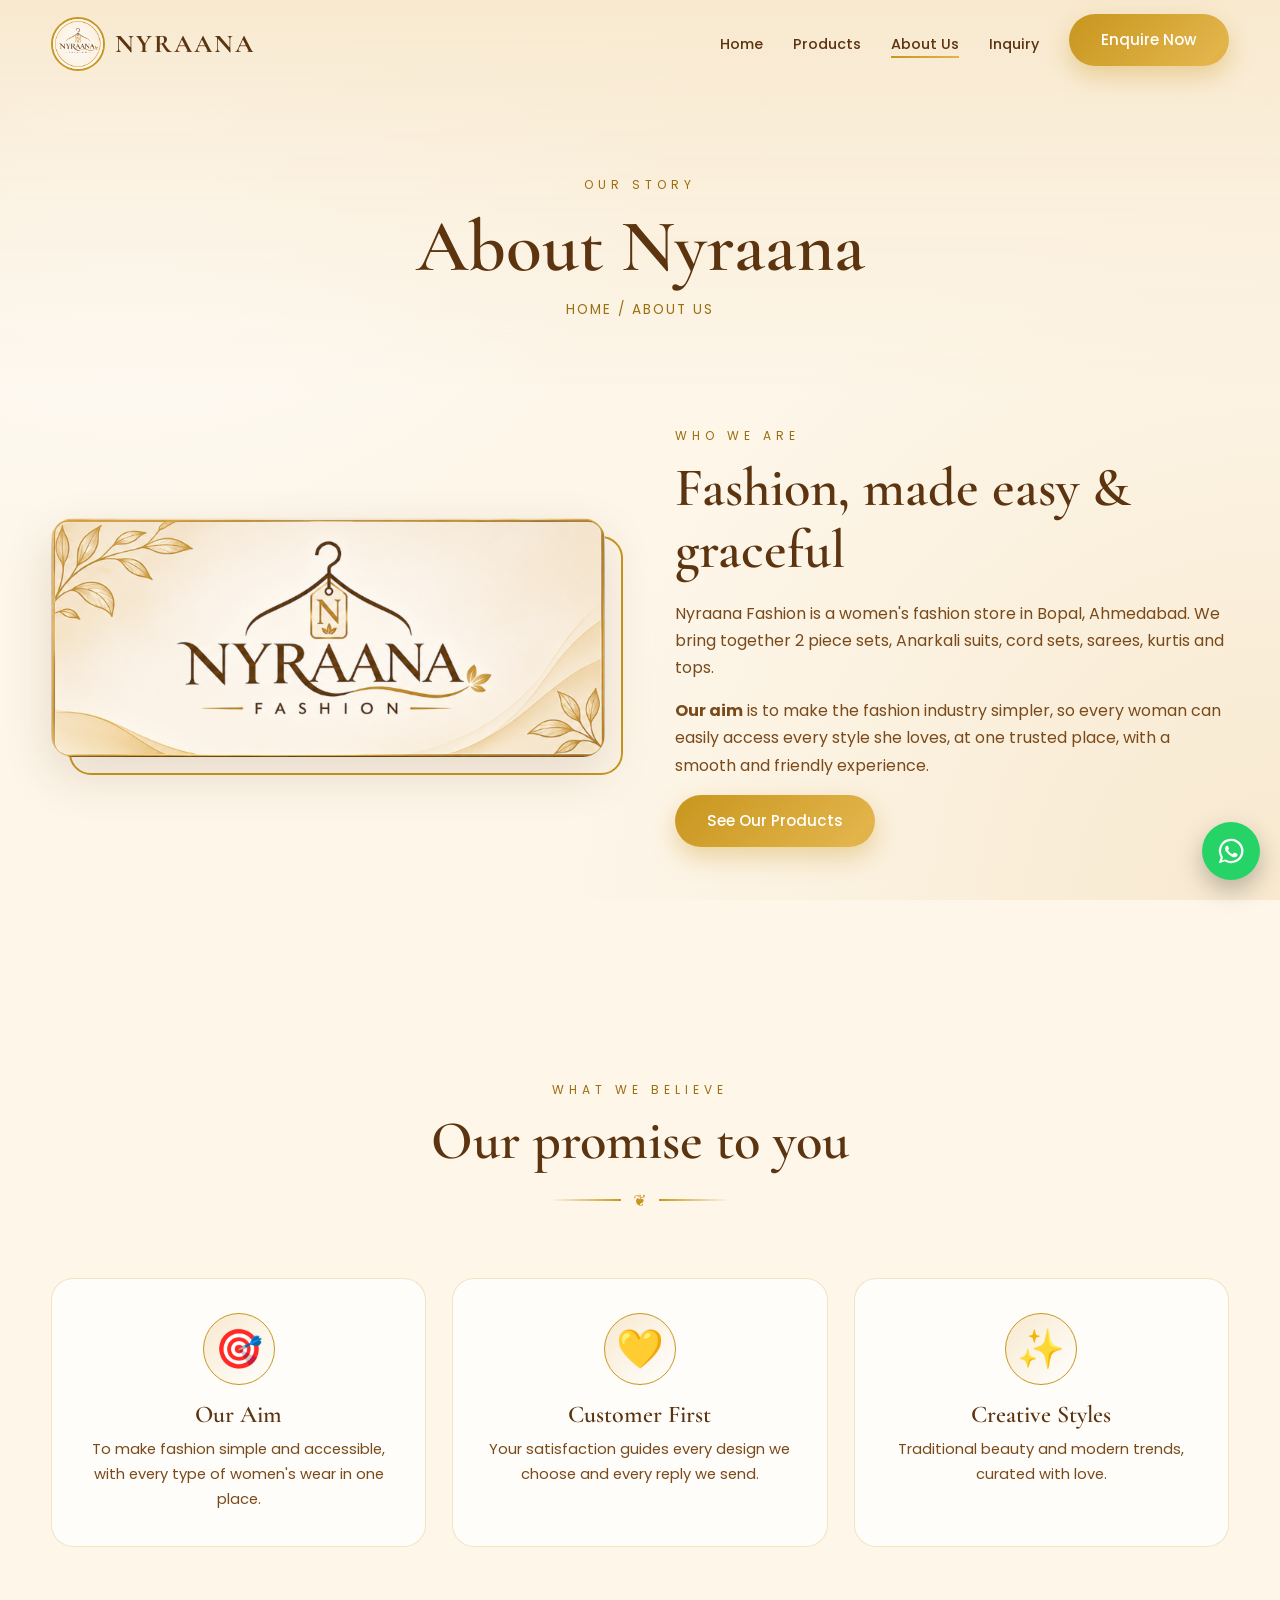
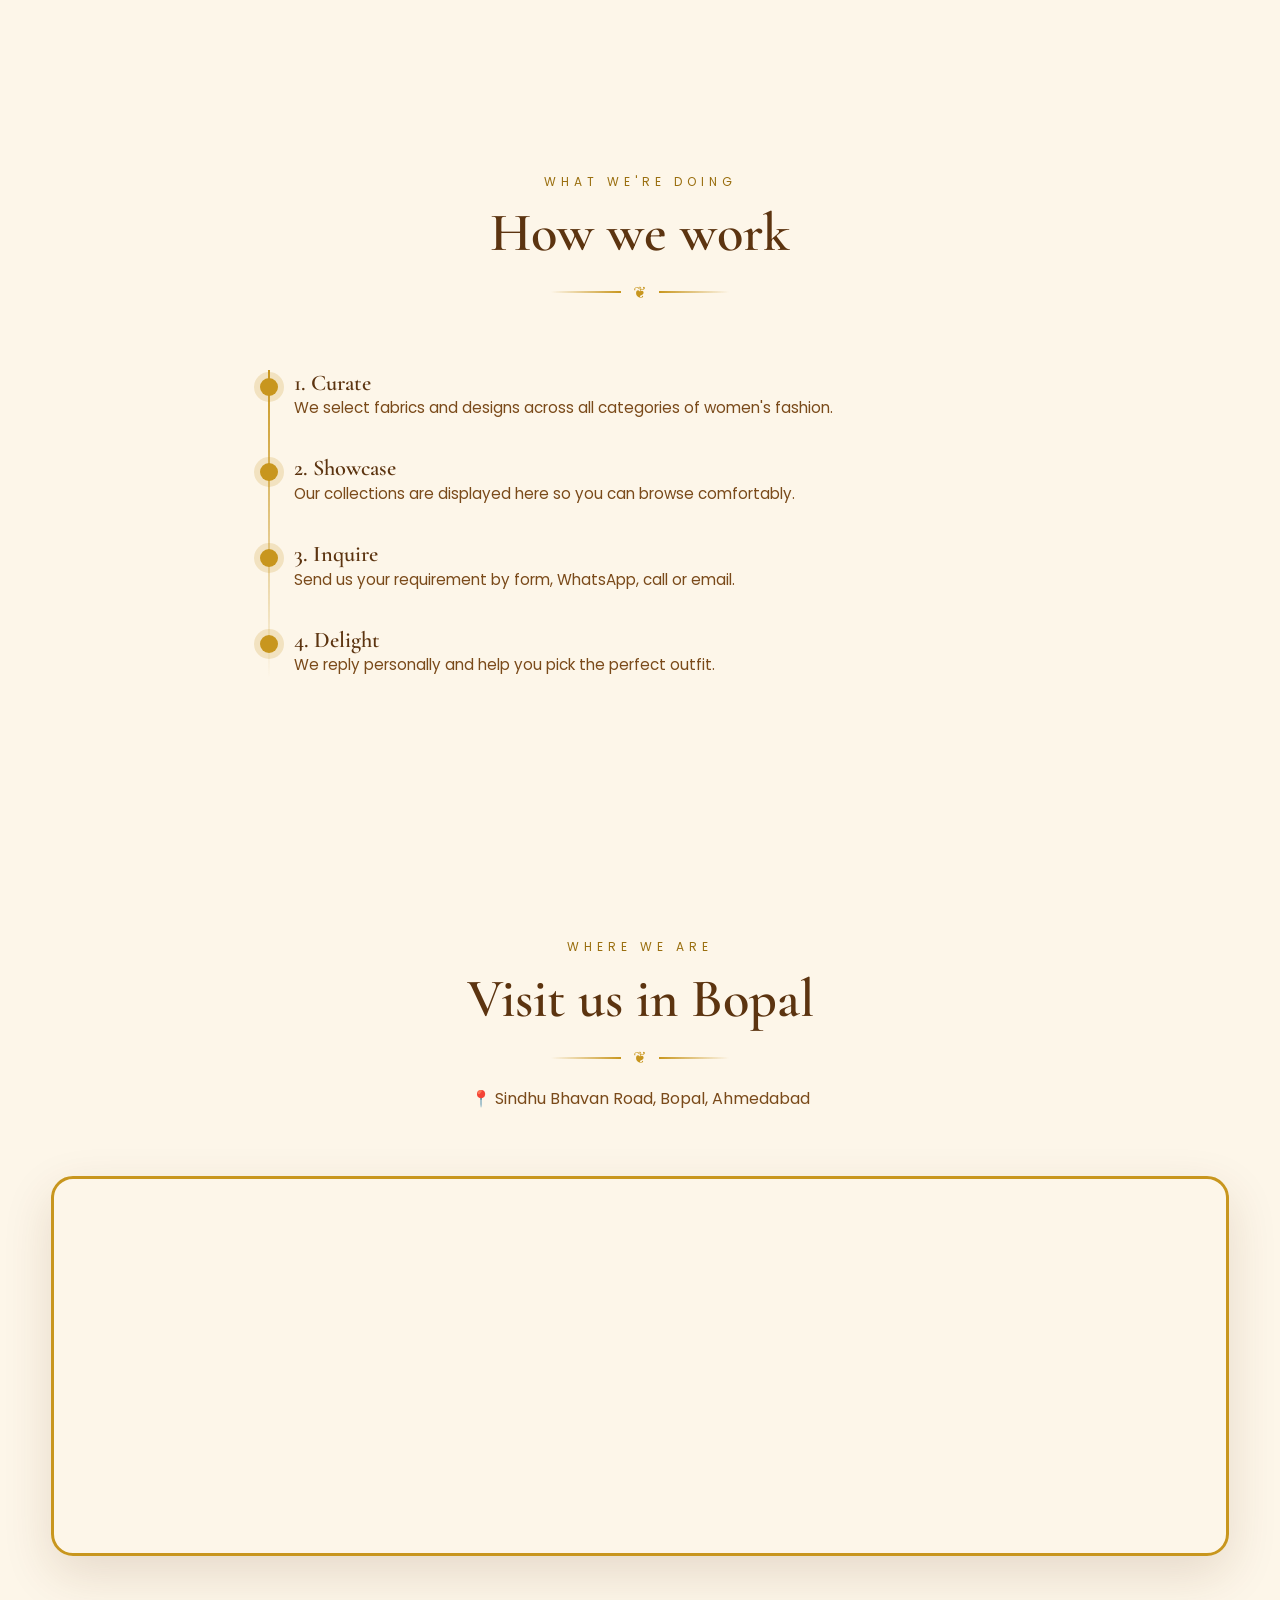
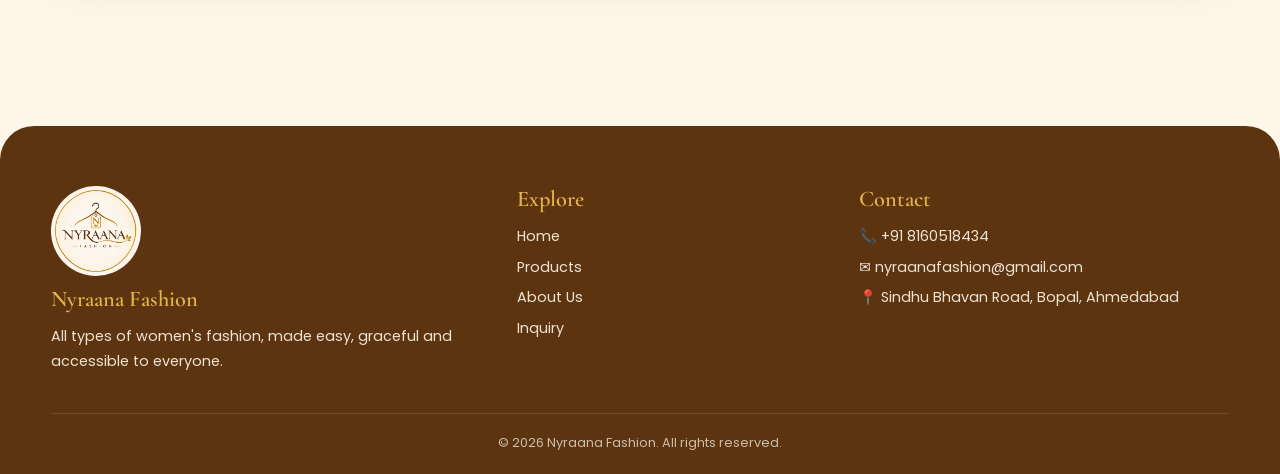
==== about.html @ a91694ed "Add Nyraana Fashion site" ====
<!DOCTYPE html>
<html lang="en">
<head>
<meta charset="UTF-8">
<meta name="viewport" content="width=device-width,initial-scale=1">
<title>About Us | Nyraana Fashion</title>
<link rel="icon" href="images/logo-circle.png">
<link href="https://fonts.googleapis.com/css2?family=Cormorant+Garamond:ital,wght@0,500;0,600;0,700;1,500&family=Poppins:wght@300;400;500;600&display=swap" rel="stylesheet">
<link rel="stylesheet" href="style.css">
</head>
<body data-page="about">
<main>
<div class="page-hero">
  <div class="container">
    <span class="eyebrow rv">Our Story</span>
    <h1 class="rv d1">About Nyraana</h1>
    <div class="crumbs rv d2">HOME / ABOUT US</div>
  </div>
</div>

<section style="padding-top:30px">
  <div class="container split">
    <div class="frame rv l"><img src="images/banner.png" alt="Nyraana Fashion"></div>
    <div class="rv r">
      <span class="eyebrow">Who We Are</span>
      <h2 class="title" style="margin-bottom:18px">Fashion, made easy &amp; graceful</h2>
      <p>Nyraana Fashion is a women's fashion store in Bopal, Ahmedabad. We bring together 2 piece sets, Anarkali suits, cord sets, sarees, kurtis and tops.</p>
      <p><b>Our aim</b> is to make the fashion industry simpler, so every woman can easily access every style she loves, at one trusted place, with a smooth and friendly experience.</p>
      <a href="products.html" class="btn">See Our Products</a>
    </div>
  </div>
</section>

<section>
  <div class="container">
    <div class="title-wrap rv"><span class="eyebrow">What We Believe</span><h2 class="title">Our promise to you</h2><div class="divider">❦</div></div>
    <div class="grid g3">
      <div class="card rv d1"><div class="ico">🎯</div><h3>Our Aim</h3><p>To make fashion simple and accessible, with every type of women's wear in one place.</p></div>
      <div class="card rv d2"><div class="ico">💛</div><h3>Customer First</h3><p>Your satisfaction guides every design we choose and every reply we send.</p></div>
      <div class="card rv d3"><div class="ico">✨</div><h3>Creative Styles</h3><p>Traditional beauty and modern trends, curated with love.</p></div>
    </div>
  </div>
</section>

<section>
  <div class="container">
    <div class="title-wrap rv"><span class="eyebrow">What We're Doing</span><h2 class="title">How we work</h2><div class="divider">❦</div></div>
    <div class="timeline">
      <div class="tl rv"><h4>1. Curate</h4><p>We select fabrics and designs across all categories of women's fashion.</p></div>
      <div class="tl rv"><h4>2. Showcase</h4><p>Our collections are displayed here so you can browse comfortably.</p></div>
      <div class="tl rv"><h4>3. Inquire</h4><p>Send us your requirement by form, WhatsApp, call or email.</p></div>
      <div class="tl rv"><h4>4. Delight</h4><p>We reply personally and help you pick the perfect outfit.</p></div>
    </div>
  </div>
</section>

<section>
  <div class="container">
    <div class="title-wrap rv"><span class="eyebrow">Where We Are</span><h2 class="title">Visit us in Bopal</h2><div class="divider">❦</div>
      <p class="sub">📍 Sindhu Bhavan Road, Bopal, Ahmedabad</p></div>
    <div class="map rv">
      <iframe loading="lazy" title="Nyraana Fashion location" src="https://www.google.com/maps?q=Sindhu+Bhavan+Road+Bopal+Ahmedabad&output=embed"></iframe>
    </div>
  </div>
</section>
</main>
<script src="script.js"></script>
</body>
</html>
---- style.css ----
:root{
  --cream:#fdf6e9; --cream-2:#f8e9cf; --sand:#f1dcb6;
  --gold:#c8961e; --gold-2:#e2b44a; --gold-dark:#9a6f10;
  --brown:#5c3410; --brown-2:#7a4a1a; --ink:#3b2208;
  --radius:22px; --shadow:0 18px 50px rgba(92,52,16,.14);
  --serif:'Cormorant Garamond',Georgia,serif; --sans:'Poppins',system-ui,sans-serif;
}
*{box-sizing:border-box;margin:0;padding:0}
html{scroll-behavior:smooth}
body{font-family:var(--sans);color:var(--ink);background:var(--cream);line-height:1.7;overflow-x:hidden;
  background-image:radial-gradient(circle at 10% 0%,#fff 0,transparent 40%),radial-gradient(circle at 100% 100%,var(--cream-2) 0,transparent 45%);background-attachment:fixed}
img{max-width:100%;display:block}
a{color:inherit;text-decoration:none}
h1,h2,h3,h4{font-family:var(--serif);color:var(--brown);line-height:1.15;font-weight:600}
.container{width:min(1180px,92%);margin:auto}
section{padding:clamp(60px,9vw,110px) 0;position:relative}

/* preloader */
#loader{position:fixed;inset:0;z-index:999;background:var(--cream);display:grid;place-items:center;transition:opacity .7s,visibility .7s}
#loader.done{opacity:0;visibility:hidden}
#loader img{width:150px;animation:pulse 1.4s ease-in-out infinite}
@keyframes pulse{50%{transform:scale(1.08);filter:drop-shadow(0 0 18px var(--gold-2))}}

/* nav */
header{position:fixed;top:0;left:0;right:0;z-index:100;transition:.4s;padding:14px 0}
header.scrolled{background:rgba(253,246,233,.9);backdrop-filter:blur(14px);box-shadow:0 4px 30px rgba(92,52,16,.1);padding:6px 0}
.nav{display:flex;align-items:center;justify-content:space-between}
.brand{display:flex;align-items:center;gap:10px}
.brand img{width:54px;height:54px;border-radius:50%;object-fit:cover;border:2px solid var(--gold)}
.brand span{font-family:var(--serif);font-size:1.6rem;font-weight:700;color:var(--brown);letter-spacing:2px}
nav ul{display:flex;gap:30px;list-style:none;align-items:center}
nav a{font-size:.9rem;font-weight:500;position:relative;padding:4px 0;color:var(--brown)}
nav a:not(.btn)::after{content:"";position:absolute;left:0;bottom:0;height:2px;width:0;background:linear-gradient(90deg,var(--gold),var(--gold-2));transition:.35s}
nav a:hover::after,nav a.active::after{width:100%}
.burger{display:none;background:none;border:0;cursor:pointer;width:34px;height:26px;position:relative;z-index:120}
.burger i{position:absolute;left:0;width:100%;height:3px;background:var(--brown);border-radius:3px;transition:.35s}
.burger i:nth-child(1){top:0}.burger i:nth-child(2){top:11px}.burger i:nth-child(3){top:22px}
.burger.open i:nth-child(1){top:11px;transform:rotate(45deg)}
.burger.open i:nth-child(2){opacity:0}
.burger.open i:nth-child(3){top:11px;transform:rotate(-45deg)}

/* buttons */
.btn{display:inline-block;padding:13px 32px;border-radius:50px;font-weight:500;font-size:.95rem;border:0;cursor:pointer;font-family:var(--sans);
  background:linear-gradient(135deg,var(--gold),var(--gold-2),var(--gold));background-size:200% auto;color:#fff;
  box-shadow:0 10px 25px rgba(200,150,30,.35);transition:.4s;position:relative;overflow:hidden}
.btn:hover{background-position:right center;transform:translateY(-3px);box-shadow:0 16px 32px rgba(200,150,30,.45)}
.btn.ghost{background:transparent;color:var(--brown);border:2px solid var(--gold);box-shadow:none}
.btn.ghost:hover{background:var(--gold);color:#fff}
.btn::before{content:"";position:absolute;top:0;left:-80%;width:50%;height:100%;background:linear-gradient(120deg,transparent,rgba(255,255,255,.55),transparent);transform:skewX(-20deg)}
.btn:hover::before{animation:shine .8s}
@keyframes shine{to{left:130%}}

/* section titles */
.eyebrow{display:inline-block;letter-spacing:5px;text-transform:uppercase;font-size:.75rem;color:var(--gold-dark);margin-bottom:10px}
.title{font-size:clamp(2rem,5vw,3.4rem)}
.title-wrap{text-align:center;margin-bottom:clamp(36px,6vw,64px)}
.divider{display:flex;align-items:center;justify-content:center;gap:12px;margin-top:14px;color:var(--gold)}
.divider::before,.divider::after{content:"";height:2px;width:70px;background:linear-gradient(90deg,transparent,var(--gold))}
.divider::after{transform:scaleX(-1)}
.sub{max-width:620px;margin:14px auto 0;color:var(--brown-2)}

/* hero */
.hero{min-height:100vh;display:flex;align-items:center;padding-top:110px;overflow:hidden}
.hero-grid{display:grid;grid-template-columns:1.1fr .9fr;gap:40px;align-items:center}
.hero h1{font-size:clamp(2.6rem,7vw,5.4rem);margin:10px 0 18px}
.hero h1 em{font-style:italic;background:linear-gradient(90deg,var(--gold-dark),var(--gold-2),var(--gold-dark));background-size:200%;-webkit-background-clip:text;background-clip:text;color:transparent;animation:gradmove 5s linear infinite}
@keyframes gradmove{to{background-position:200%}}
.hero p{max-width:520px;color:var(--brown-2);margin-bottom:30px}
.hero-btns{display:flex;gap:16px;flex-wrap:wrap}
.hero-art{position:relative;display:grid;place-items:center;min-height:420px}
.ring{position:absolute;border-radius:50%;border:1.5px dashed var(--gold)}
.ring.r1{width:min(430px,80vw);height:min(430px,80vw);animation:spin 40s linear infinite}
.ring.r2{width:min(330px,62vw);height:min(330px,62vw);animation:spin 28s linear infinite reverse;border-style:solid;opacity:.5}
@keyframes spin{to{transform:rotate(360deg)}}
.hero-logo{width:min(340px,66vw);border-radius:50%;box-shadow:var(--shadow);animation:float 6s ease-in-out infinite;position:relative;z-index:2}
@keyframes float{50%{transform:translateY(-18px)}}
.badge{position:absolute;z-index:3;background:#fff;border-radius:50px;padding:10px 18px;font-size:.8rem;box-shadow:var(--shadow);color:var(--brown);animation:float 5s ease-in-out infinite}
.badge.b1{top:12%;left:0}.badge.b2{bottom:14%;right:0;animation-delay:-2s}.badge.b3{bottom:2%;left:8%;animation-delay:-3.5s}

/* floating leaves */
#leaves{position:fixed;inset:0;pointer-events:none;z-index:1;overflow:hidden}
.leaf{position:absolute;top:-60px;width:22px;height:34px;background:linear-gradient(135deg,var(--gold-2),var(--gold-dark));border-radius:0 100% 0 100%;opacity:.55;animation:fall linear infinite}
@keyframes fall{0%{transform:translateY(0) rotate(0) translateX(0)}50%{transform:translateY(55vh) rotate(180deg) translateX(60px)}100%{transform:translateY(115vh) rotate(380deg) translateX(-40px)}}
main,footer{position:relative;z-index:2}

/* marquee */
.marquee{background:linear-gradient(90deg,var(--brown),var(--brown-2));color:var(--cream);padding:14px 0;overflow:hidden;white-space:nowrap}
.marquee div{display:inline-block;animation:marq 28s linear infinite;font-family:var(--serif);font-size:1.4rem;letter-spacing:2px}
.marquee span{margin:0 26px;color:var(--gold-2)}
@keyframes marq{to{transform:translateX(-50%)}}

/* cards */
.grid{display:grid;gap:26px}
.g3{grid-template-columns:repeat(auto-fit,minmax(260px,1fr))}
.g4{grid-template-columns:repeat(auto-fit,minmax(220px,1fr))}
.card{background:rgba(255,255,255,.75);border:1px solid rgba(200,150,30,.25);border-radius:var(--radius);padding:34px 28px;text-align:center;transition:.45s;backdrop-filter:blur(6px)}
.card:hover{transform:translateY(-10px);box-shadow:var(--shadow);border-color:var(--gold)}
.card .ico{font-size:2.4rem;width:72px;height:72px;margin:0 auto 16px;display:grid;place-items:center;border-radius:50%;background:linear-gradient(135deg,var(--cream-2),#fff);border:1.5px solid var(--gold);transition:.6s}
.card:hover .ico{transform:rotateY(360deg)}
.card h3{font-size:1.5rem;margin-bottom:8px}
.card p{font-size:.92rem;color:var(--brown-2)}

/* category tiles */
.cat{position:relative;border-radius:var(--radius);overflow:hidden;aspect-ratio:3/4;display:flex;align-items:flex-end;padding:22px;color:#fff;transition:.5s;
  background:linear-gradient(160deg,var(--gold),var(--brown));box-shadow:var(--shadow)}
.cat:nth-child(2n){background:linear-gradient(160deg,var(--brown-2),var(--gold-dark))}
.cat:nth-child(3n){background:linear-gradient(160deg,var(--gold-dark),var(--brown))}
.cat:hover{transform:translateY(-10px) scale(1.02)}
.cat:hover img.cover{transform:scale(1.05)}
.cat h3{color:#fff;font-size:1.6rem;position:relative}
.cat small{display:block;opacity:.85;position:relative;letter-spacing:2px;font-size:.7rem;text-transform:uppercase}
.cat img.cover{position:absolute;inset:0;z-index:0;width:100%;height:100%;object-fit:cover;transition:transform .6s}
.cat::after{content:"";position:absolute;inset:0;z-index:1;background:linear-gradient(transparent 38%,rgba(40,20,5,.76))}
.cat h3,.cat small{z-index:2}

/* stats */
.stats{background:linear-gradient(135deg,var(--brown),var(--brown-2));color:var(--cream);border-radius:34px;padding:50px 20px;margin:0 auto}
.stat{text-align:center}
.stat b{font-family:var(--serif);font-size:clamp(2.4rem,6vw,3.6rem);color:var(--gold-2);display:block}
.stat span{font-size:.85rem;letter-spacing:2px;text-transform:uppercase;opacity:.85}

/* testimonials */
.slider{position:relative;max-width:760px;margin:auto;min-height:230px}
.slide{position:absolute;inset:0;text-align:center;opacity:0;transform:translateY(20px);transition:.7s;pointer-events:none}
.slide.on{opacity:1;transform:none;pointer-events:auto}
.slide p{font-family:var(--serif);font-size:clamp(1.3rem,3vw,1.75rem);font-style:italic;color:var(--brown)}
.slide h4{margin-top:16px;font-family:var(--sans);font-size:.9rem;color:var(--gold-dark);letter-spacing:2px;text-transform:uppercase}
.stars{color:var(--gold);letter-spacing:4px;margin-bottom:12px}
.dots{display:flex;justify-content:center;gap:10px;margin-top:20px}
.dots button{width:11px;height:11px;border-radius:50%;border:0;background:var(--sand);cursor:pointer;transition:.3s}
.dots button.on{background:var(--gold);width:30px;border-radius:10px}

/* CTA */
.cta{background:linear-gradient(135deg,var(--gold),var(--gold-2));border-radius:34px;padding:clamp(40px,7vw,80px) 24px;text-align:center;position:relative;overflow:hidden}
.cta h2{color:#fff;font-size:clamp(1.9rem,5vw,3.2rem)}
.cta p{color:#fff9;margin:10px 0 26px;color:#fff}
.cta .btn{background:#fff;color:var(--brown)}
.cta::before,.cta::after{content:"";position:absolute;width:260px;height:260px;border-radius:50%;background:rgba(255,255,255,.12);animation:float 7s ease-in-out infinite}
.cta::before{top:-90px;left:-70px}.cta::after{bottom:-100px;right:-60px;animation-delay:-3s}

/* page banner */
.page-hero{padding:170px 0 70px;text-align:center;background:linear-gradient(180deg,var(--cream-2),transparent)}
.page-hero h1{font-size:clamp(2.4rem,7vw,4.6rem)}
.crumbs{color:var(--gold-dark);font-size:.85rem;letter-spacing:2px;margin-top:8px}

/* products */
.filters{display:flex;flex-wrap:wrap;gap:10px;justify-content:center;margin-bottom:40px}
.filters button{padding:10px 22px;border-radius:50px;border:1.5px solid var(--gold);background:transparent;color:var(--brown);cursor:pointer;font-family:var(--sans);font-size:.85rem;transition:.3s}
.filters button:hover,.filters button.on{background:linear-gradient(135deg,var(--gold),var(--gold-2));color:#fff;transform:translateY(-2px)}
.products{display:grid;gap:26px;grid-template-columns:repeat(auto-fill,minmax(250px,1fr))}
.product{background:#fff;border-radius:var(--radius);overflow:hidden;box-shadow:0 8px 28px rgba(92,52,16,.1);transition:.5s;border:1px solid rgba(200,150,30,.2)}
.product:hover{transform:translateY(-10px);box-shadow:var(--shadow)}
.product.hide{display:none}
.pimg{aspect-ratio:3/4;overflow:hidden;position:relative;background:linear-gradient(160deg,var(--cream-2),var(--sand));display:grid;place-items:center}
.pimg img.photo{position:absolute;inset:0;width:100%;height:100%;object-fit:cover;transition:.7s}
.product:hover .pimg img.photo{transform:scale(1.1)}
.pimg .ph{width:46%;opacity:.35}
.pgallery{display:flex;gap:7px;overflow-x:auto;padding:10px 14px;scrollbar-width:thin}
.pgallery button{flex:0 0 46px;width:46px;height:58px;padding:0;border:2px solid transparent;border-radius:4px;background:var(--cream-2);overflow:hidden;cursor:pointer}
.pgallery button.selected{border-color:var(--gold)}
.pgallery img{width:100%;height:100%;object-fit:cover}
.tag{position:absolute;top:14px;left:14px;background:var(--brown);color:var(--cream);font-size:.7rem;padding:4px 14px;border-radius:30px;letter-spacing:1px;z-index:2}
.pinfo{padding:18px 20px 22px}
.pinfo h3{font-size:1.4rem}
.pinfo p{font-size:.85rem;color:var(--brown-2);margin:4px 0 14px}
.pinfo a{font-size:.85rem;font-weight:600;color:var(--gold-dark);display:inline-flex;gap:6px;transition:.3s}
.pinfo a:hover{gap:14px}

/* about */
.split{display:grid;grid-template-columns:1fr 1fr;gap:clamp(30px,6vw,70px);align-items:center}
.frame{position:relative}
.frame img{border-radius:var(--radius);box-shadow:var(--shadow);position:relative;z-index:2}
.frame::before{content:"";position:absolute;inset:18px -18px -18px 18px;border:2px solid var(--gold);border-radius:var(--radius);z-index:1;transition:.5s}
.frame:hover::before{inset:8px -8px -8px 8px}
.split p{margin-bottom:16px;color:var(--brown-2)}
.timeline{position:relative;max-width:760px;margin:auto;padding-left:34px}
.timeline::before{content:"";position:absolute;left:8px;top:0;bottom:0;width:2px;background:linear-gradient(var(--gold),transparent)}
.tl{position:relative;margin-bottom:34px}
.tl::before{content:"";position:absolute;left:-34px;top:8px;width:18px;height:18px;border-radius:50%;background:var(--gold);box-shadow:0 0 0 6px rgba(200,150,30,.2)}
.tl h4{font-size:1.4rem}.tl p{color:var(--brown-2);font-size:.95rem}
.map{border-radius:var(--radius);overflow:hidden;box-shadow:var(--shadow);border:3px solid var(--gold);height:380px}
.map iframe{width:100%;height:100%;border:0}

/* inquiry */
.contact-grid{display:grid;grid-template-columns:.85fr 1.15fr;gap:34px}
.info{background:linear-gradient(160deg,var(--brown),var(--brown-2));color:var(--cream);border-radius:var(--radius);padding:38px 30px}
.info h3{color:var(--gold-2);font-size:1.9rem;margin-bottom:20px}
.info li{list-style:none;display:flex;gap:14px;margin-bottom:22px;align-items:flex-start;font-size:.95rem;word-break:break-word}
.info li i{font-style:normal;flex:none;width:42px;height:42px;display:grid;place-items:center;border-radius:50%;background:var(--gold);font-size:1.1rem}
.info a:hover{color:var(--gold-2)}
form{background:#fff;border-radius:var(--radius);padding:38px 30px;box-shadow:var(--shadow);border:1px solid rgba(200,150,30,.25)}
.row{display:grid;grid-template-columns:1fr 1fr;gap:18px}
.field{position:relative;margin-bottom:20px}
.field input,.field select,.field textarea{width:100%;padding:16px 16px 8px;border:1.5px solid var(--sand);border-radius:14px;background:var(--cream);font-family:var(--sans);font-size:.95rem;color:var(--ink);transition:.3s;outline:none}
.field textarea{min-height:130px;resize:vertical}
.field label{position:absolute;left:16px;top:14px;color:#9b7a4a;font-size:.9rem;pointer-events:none;transition:.25s}
.field input:focus,.field select:focus,.field textarea:focus{border-color:var(--gold);box-shadow:0 0 0 4px rgba(200,150,30,.15);background:#fff}
.field input:focus+label,.field input:not(:placeholder-shown)+label,.field textarea:focus+label,.field textarea:not(:placeholder-shown)+label,.field select+label{top:3px;font-size:.68rem;color:var(--gold-dark)}
.note{font-size:.8rem;color:var(--brown-2);margin-top:14px;text-align:center}
.alert{display:none;padding:14px;border-radius:12px;margin-bottom:16px;background:#e8f5df;color:#2c5a16;text-align:center}
.alert.show{display:block;animation:pop .5s}
@keyframes pop{from{transform:scale(.9);opacity:0}}
.wa{position:fixed;right:20px;bottom:20px;z-index:90;width:58px;height:58px;border-radius:50%;background:#25d366;display:grid;place-items:center;color:#fff;font-size:1.7rem;box-shadow:0 10px 25px rgba(0,0,0,.25);animation:ring 2.4s infinite}
@keyframes ring{0%{box-shadow:0 0 0 0 rgba(37,211,102,.6)}70%{box-shadow:0 0 0 22px rgba(37,211,102,0)}100%{box-shadow:0 0 0 0 rgba(37,211,102,0)}}

/* footer */
footer{background:var(--brown);color:var(--cream);padding:60px 0 20px;margin-top:60px;border-radius:34px 34px 0 0}
.fgrid{display:grid;grid-template-columns:1.4fr 1fr 1.2fr;gap:34px}
footer h4{color:var(--gold-2);font-size:1.4rem;margin-bottom:12px}
footer a,footer p{font-size:.9rem;opacity:.9;display:block;margin-bottom:6px}
footer a:hover{color:var(--gold-2);opacity:1}
footer img{width:90px;border-radius:50%;margin-bottom:10px}
.copy{text-align:center;border-top:1px solid rgba(255,255,255,.15);margin-top:34px;padding-top:18px;font-size:.8rem;opacity:.7}

/* reveal */
.rv{opacity:0;transform:translateY(46px);transition:opacity .9s,transform .9s cubic-bezier(.2,.7,.2,1)}
.rv.l{transform:translateX(-60px)}.rv.r{transform:translateX(60px)}
.rv.in{opacity:1;transform:none}
.d1{transition-delay:.12s}.d2{transition-delay:.24s}.d3{transition-delay:.36s}.d4{transition-delay:.48s}

/* responsive */
@media(max-width:900px){
  .burger{display:block}
  nav ul{position:fixed;top:0;right:-100%;height:100vh;width:min(320px,80%);flex-direction:column;justify-content:center;gap:28px;background:var(--cream);box-shadow:-10px 0 40px rgba(0,0,0,.15);transition:.5s}
  nav ul.open{right:0}
  nav a{font-size:1.1rem}
  .hero-grid,.split,.contact-grid{grid-template-columns:1fr}
  .hero{text-align:center;padding-top:120px}.hero p{margin-inline:auto}.hero-btns{justify-content:center}
  .hero-art{min-height:380px;order:-1}
  .fgrid{grid-template-columns:1fr;text-align:center}
  .rv.l,.rv.r{transform:translateY(40px)}
}
@media(max-width:560px){
  .row{grid-template-columns:1fr;gap:0}
  .brand span{font-size:1.25rem}.brand img{width:44px;height:44px}
  .badge{font-size:.7rem;padding:7px 12px}
  form,.info{padding:28px 20px}
  .products{grid-template-columns:repeat(2,1fr);gap:14px}
  .pinfo{padding:12px}.pinfo h3{font-size:1.1rem}.pinfo p{display:none}
  .slider{min-height:290px}
}
@media(prefers-reduced-motion:reduce){*{animation:none!important;transition:none!important}.rv{opacity:1;transform:none}}
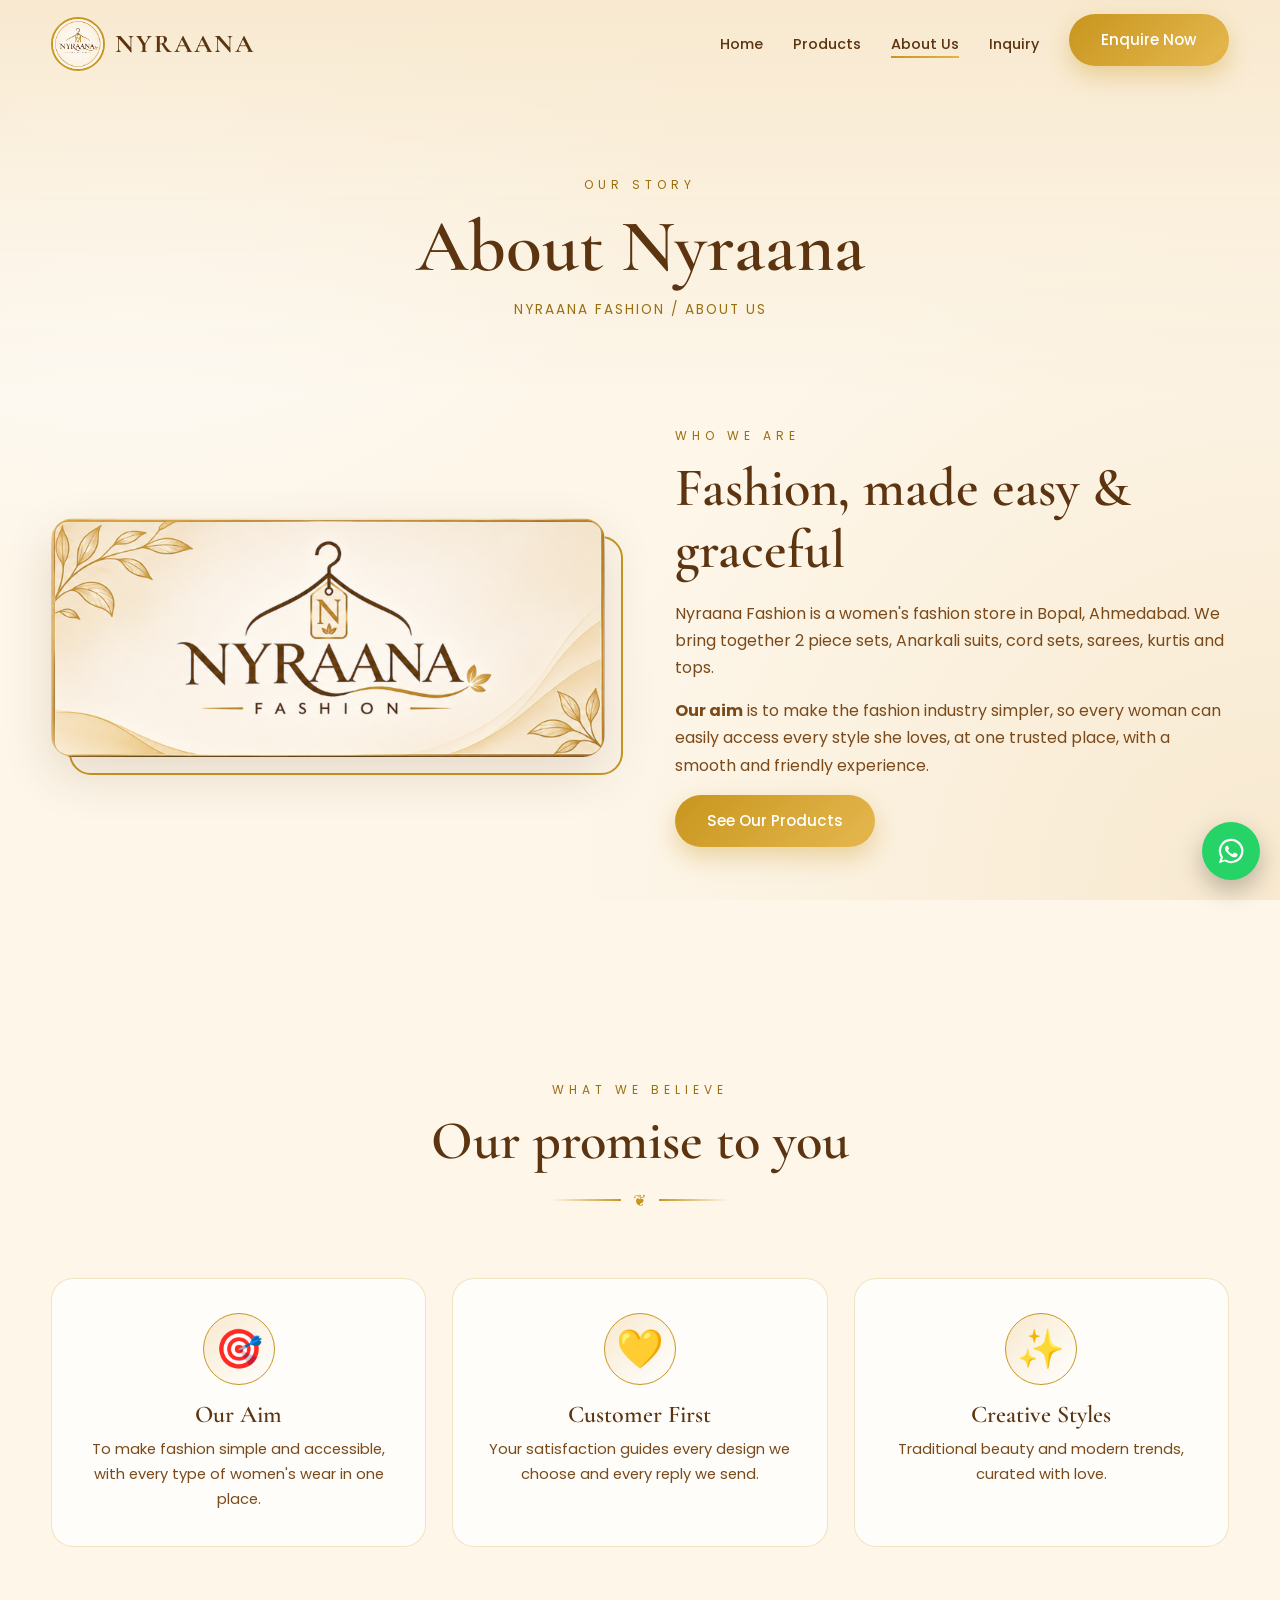
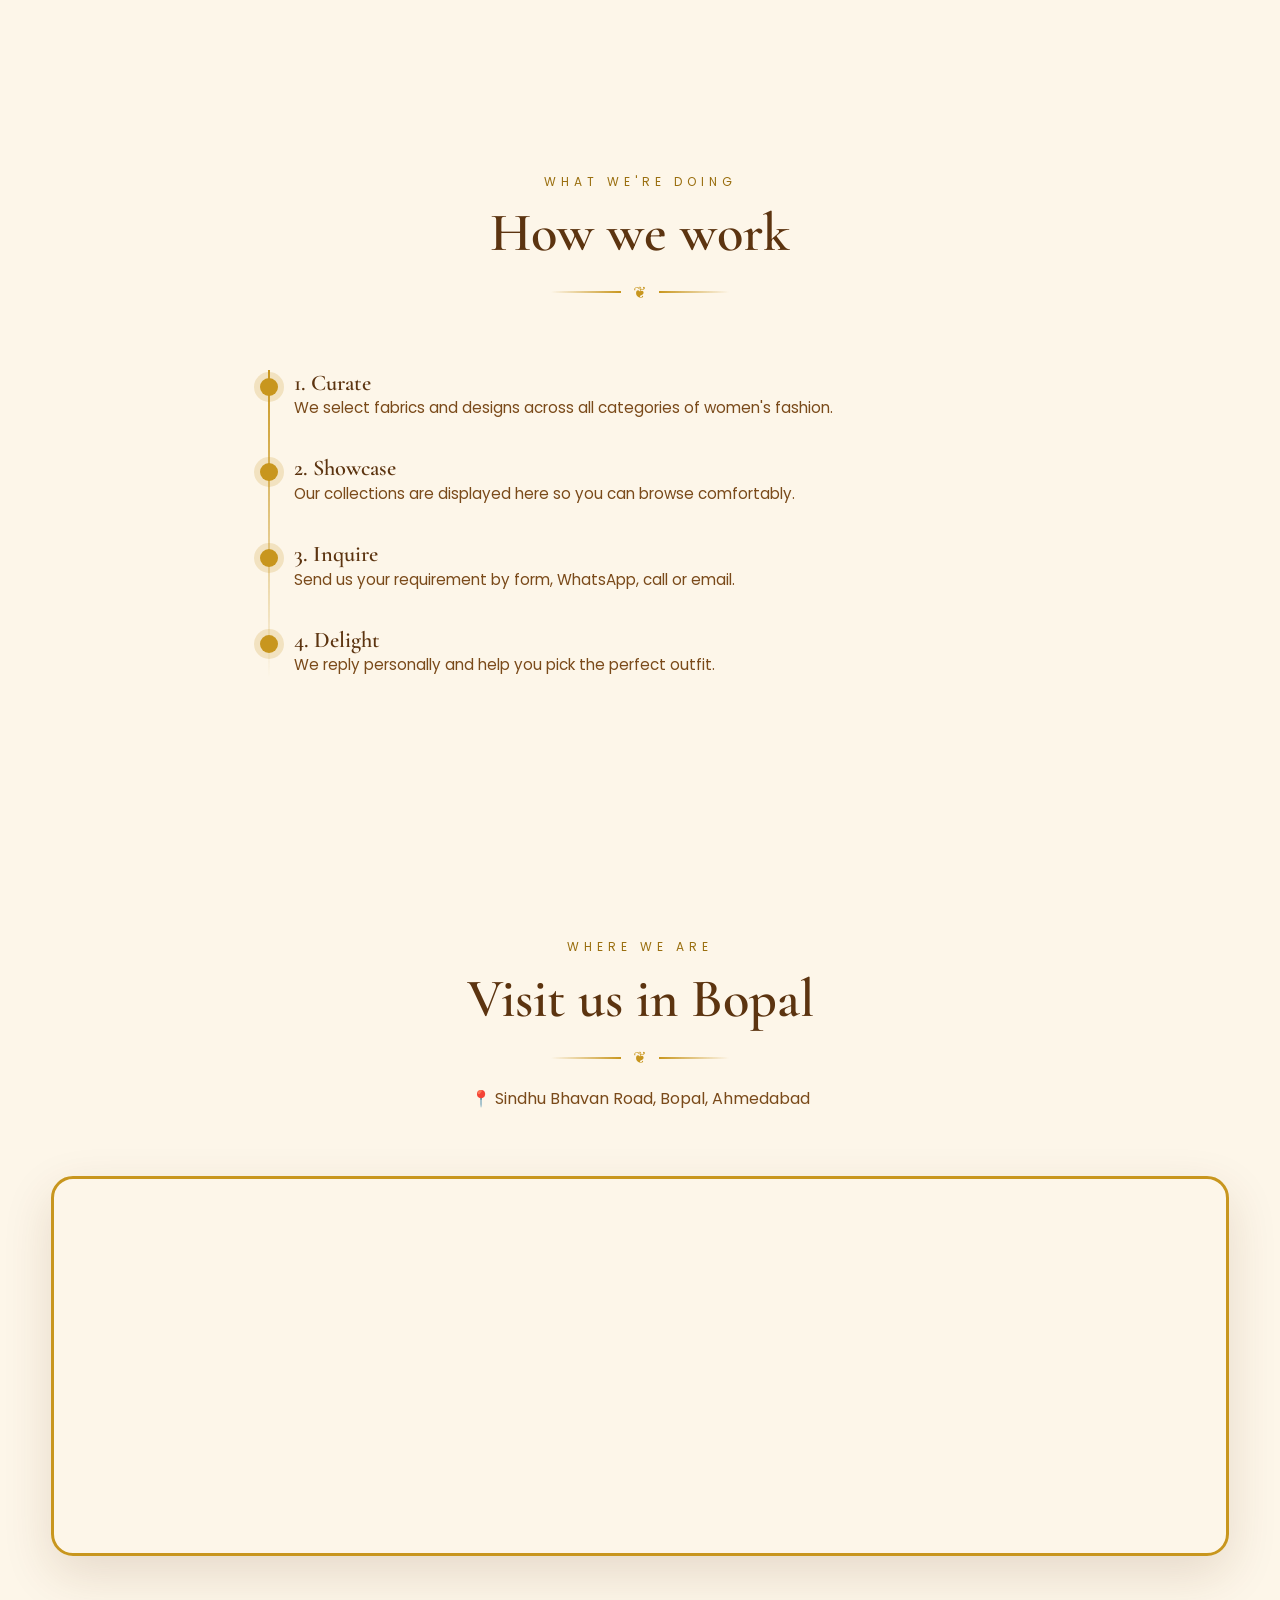
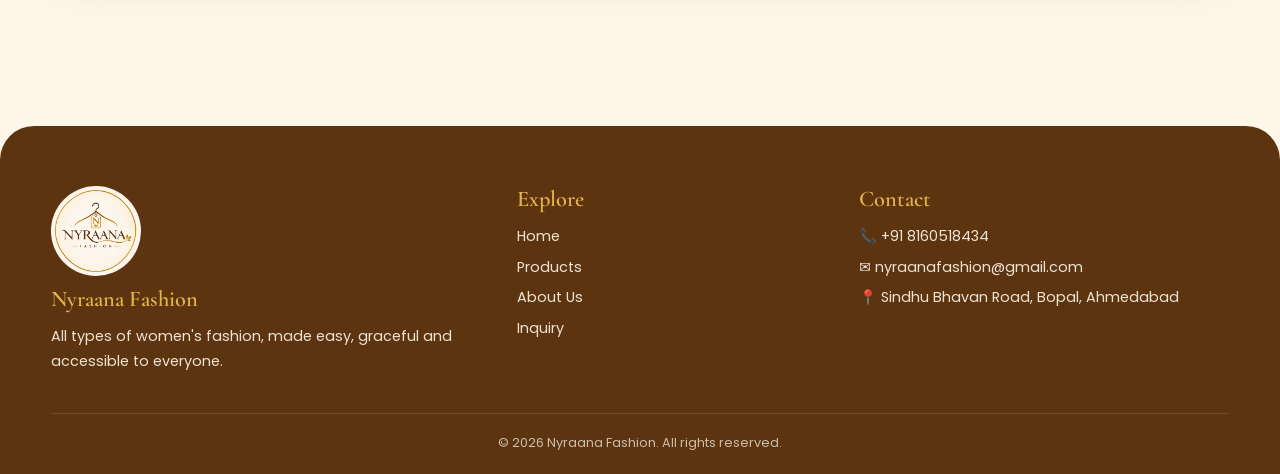
==== commit dfab5686: "twice time item" ====
--- a/about.html
+++ b/about.html
@@ -14,14 +14,14 @@
   <div class="container">
     <span class="eyebrow rv">Our Story</span>
     <h1 class="rv d1">About Nyraana</h1>
-    <div class="crumbs rv d2">HOME / ABOUT US</div>
+    <div class="crumbs rv d2">NYRAANA FASHION / ABOUT US</div>
   </div>
 </div>
 
 <section style="padding-top:30px">
   <div class="container split">
-    <div class="frame rv l"><img src="images/banner.png" alt="Nyraana Fashion"></div>
-    <div class="rv r">
+    <div class="frame about-visual"><img src="images/banner.png" alt="Nyraana Fashion"></div>
+    <div class="about-copy">
       <span class="eyebrow">Who We Are</span>
       <h2 class="title" style="margin-bottom:18px">Fashion, made easy &amp; graceful</h2>
       <p>Nyraana Fashion is a women's fashion store in Bopal, Ahmedabad. We bring together 2 piece sets, Anarkali suits, cord sets, sarees, kurtis and tops.</p>
--- a/style.css
+++ b/style.css
@@ -170,6 +170,10 @@
 .split{display:grid;grid-template-columns:1fr 1fr;gap:clamp(30px,6vw,70px);align-items:center}
 .frame{position:relative}
 .frame img{border-radius:var(--radius);box-shadow:var(--shadow);position:relative;z-index:2}
+.about-visual{animation:about-image-entry .9s cubic-bezier(.2,.7,.2,1) both}
+.about-copy{animation:about-copy-entry .8s .18s cubic-bezier(.2,.7,.2,1) both}
+@keyframes about-image-entry{from{opacity:0;transform:translateX(-60px) scale(.96)}to{opacity:1;transform:translateX(0) scale(1)}}
+@keyframes about-copy-entry{from{opacity:0;transform:translateX(40px)}to{opacity:1;transform:translateX(0)}}
 .frame::before{content:"";position:absolute;inset:18px -18px -18px 18px;border:2px solid var(--gold);border-radius:var(--radius);z-index:1;transition:.5s}
 .frame:hover::before{inset:8px -8px -8px 8px}
 .split p{margin-bottom:16px;color:var(--brown-2)}
